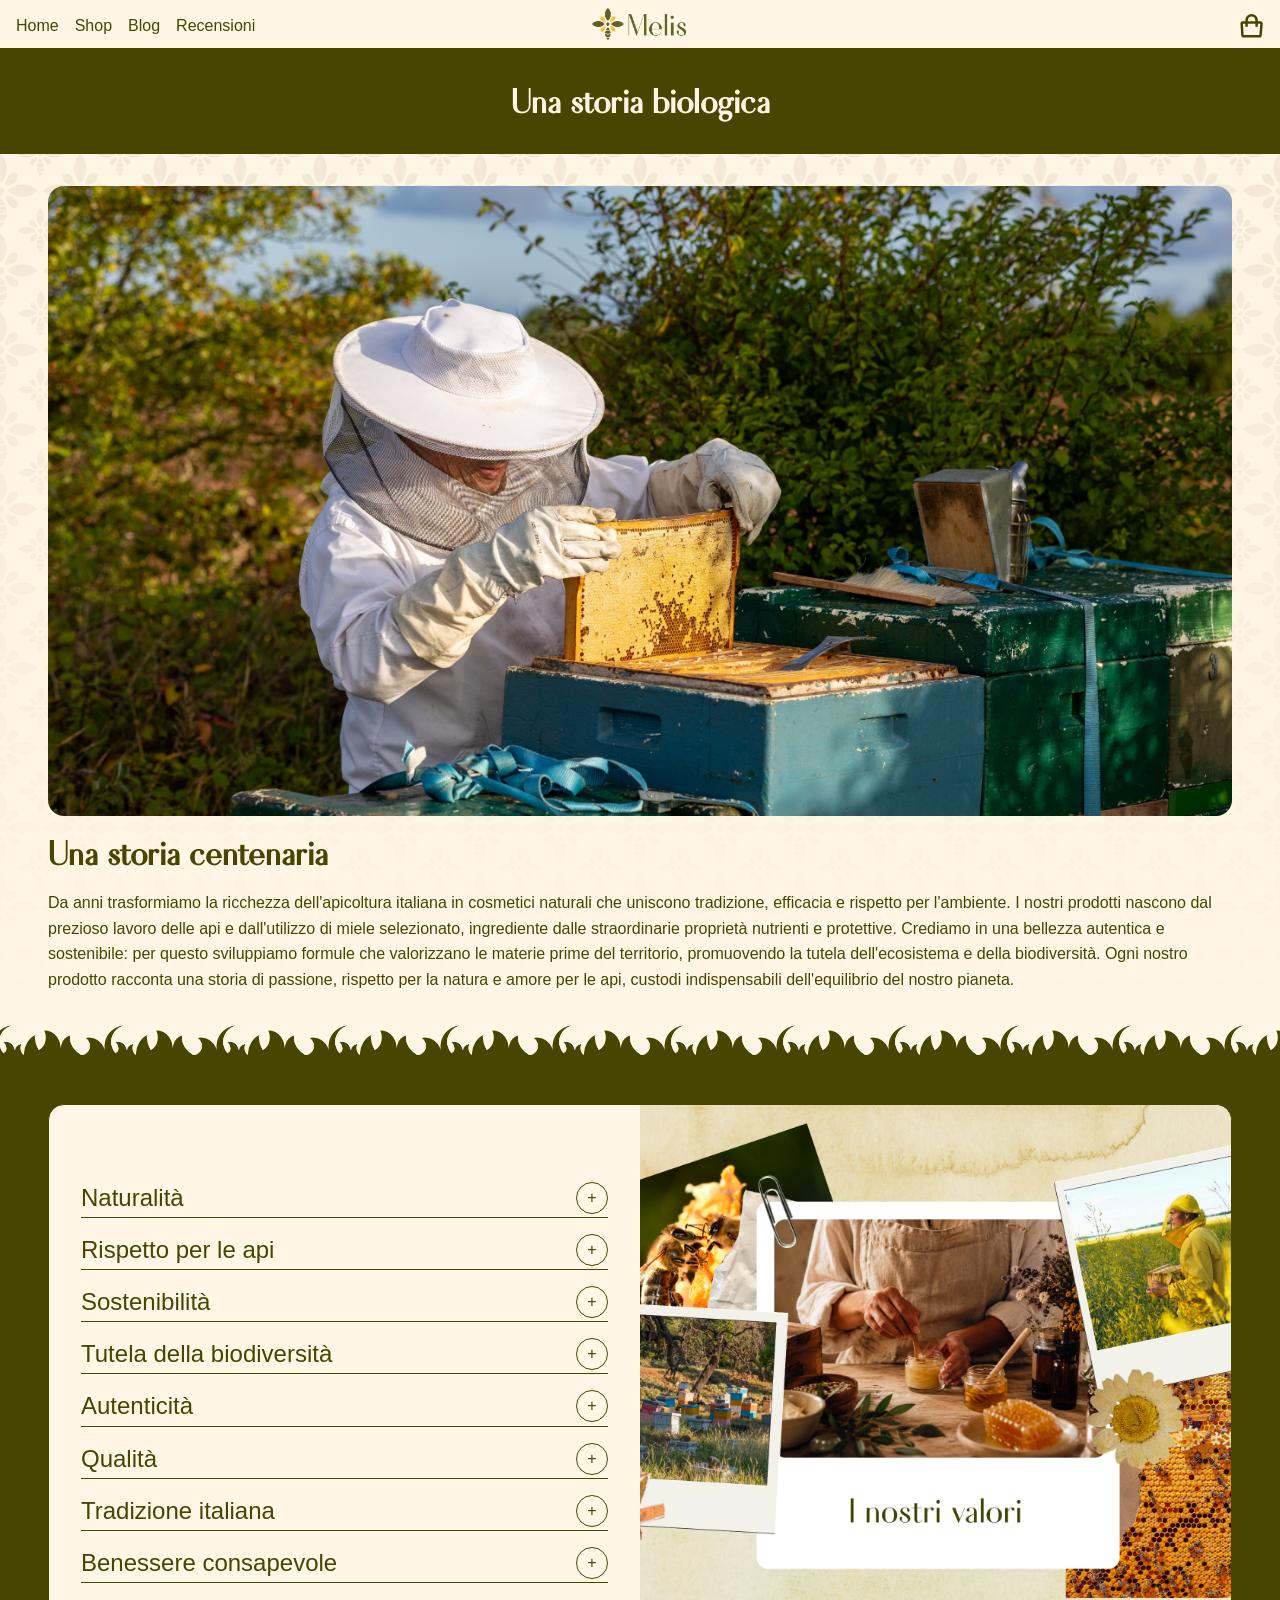
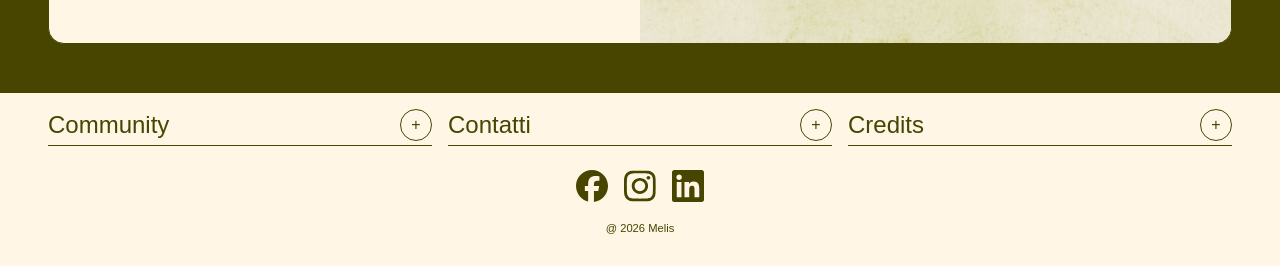
==== aboutus.html @ dd33ce5a "finito" ====
<!DOCTYPE html>
<html lang="it">
    <head>
        <meta charset="UTF-8">
        <title>Melis</title>
        <meta name="description" content="Melis è un e-shop di prodotti per la pelle a base di cera d'api: creme idratanti, balsami labbra, scrub e molto altro. I nostri prodotti sono formulati per nutrire e proteggere la pelle, lasciandola morbida, luminosa e sana. Scegli Melis per una skincare naturale e efficace!">
        <meta name="viewport" content="width=device-width, initial-scale=1.0">
        <link rel="icon" type="picture/x-icon" href="./favicon.ico">
        <link rel="stylesheet" href="./css/style.css">
        <link rel="stylesheet" href="./css/aboutus.css">
    </head>
    <body>
        
        <!-- Navbar -->
        
        <div class="topBar" id="navbar">
            <div class="opzioni">
                <a href="./index.html">Home</a>
                <a href="./shop.html">Shop</a>
                <a href="./blog.html">Blog</a>
                <a href="./recensioni.html">Recensioni</a>
            </div>
            <div id="menuIcon">
                <img src="../resources/iconSet/menu.svg" alt="Menu" class="menuIcon icon">
            </div>

            <div>
                <picture class="logo">
                    <source 
                        media="(max-width: 600px)"
                        srcset="./resources/imgs/logo/shortLogo.png" alt="Melis">
                    <img src="./resources/imgs/logo/fullLogo.png" alt="Melis" class="logo">
                </picture>
            </div>
            
            <div class="alignEnd">
                <img src="resources/iconSet/shop.svg" alt="Negozio" class="icon"  id="apriCarrello">
            </div>
        </div>
        <div class="sfondoNeroShop" id="sfondoNeroShop"></div>
        <div class="mobileDevicesBar" id="mobileNav">
            <div class="mobileNavHeader">
                <img src="./resources/imgs/logo/fullLogo.png">
                <button id="navCLose">+</button>
            </div>
            <div class="containerLink" id="links"> 
                <a href="./index.html">
                    Home
                </a>
                <a href="./shop.html">
                    Shop
                </a>
                <a href="./blog.html">
                    Blog dell'alveare
                </a>
                <a href="./recensioni.html">
                    Recensioni
                </a>
            </div>
            <div class="coda">
                @ 2026 Melis
            </div>
        </div>
        <!-- ShopBar -->
        <div class="sfondoNero" id="sfondoNero"></div>
        <div class="shopBar" id="shopBar">
            <div class="mobileNavHeader">
                <div id="headerBar">
                    Nome prodotto
                </div>
                <button id="shopClose" onclick="closeShop()">+</button>
            </div>
            <div class="productPreview" id="productPreview">
                <img src="./resources/imgs/generali/Apicoltore.jpg" class="productImagePreview" id="previewImage">
                <p class="prodDescription" id="prodDesc">Protezione e comfort in un gesto semplice. Uno stick pratico e naturale che aiuta a mantenere le labbra morbide e protette dagli agenti esterni.</p>
                <p class="ingChiave">Ingredienti chiave</p>
                <ul class="listaIngredienti" id="listaIng">
                </ul>
                <button class="buyProduct" id="pulsanteAcquista"><p>Acquista</p></button>
            </div>
            <div class="carrello" id="carrello">

            </div>
        </div>
        
        <!-- Contenuto Pagina -->
        
        <h1 class="titoloPagina toFade">Una storia biologica</h1>
        <div class="alignCenter">
            <div class="pattern fullWidth alignCenter">
                <div class="box_aboutus">
                    <div class="foto_aboutus toFade delay1">
                        <img src="./resources/imgs/generali/Apicoltore.jpg" alt="Apicoltore">
                    </div>
                    <h2 class="secondTitle toFade delay2">Una storia centenaria</h2>
                    <p class="toFade delay2">
                        Da anni trasformiamo la ricchezza dell'apicoltura italiana in cosmetici naturali che uniscono tradizione, efficacia e rispetto per l'ambiente. I nostri prodotti nascono dal prezioso lavoro delle api e dall'utilizzo
                        di miele selezionato, ingrediente dalle straordinarie proprietà nutrienti e protettive.
                        Crediamo in una bellezza autentica e sostenibile: 
                        per questo sviluppiamo formule che valorizzano 
                        le materie prime del territorio, promuovendo la tutela dell'ecosistema e della biodiversità. Ogni nostro prodotto racconta una storia di passione, rispetto
                        per la natura e amore per le api, custodi indispensabili dell'equilibrio del nostro pianeta.
                    </p>
                </div>
            </div>
        <!--Lista valori del brand-->
        
        <div class="sfondo_valori greenSection alignCenter toFade">
            
            <div class="box_valori"> 
                <img src="./resources/imgs/generali/CollageScritta.png" alt="Collage">
                <div class="paddingValori">
                    <div class="fold toFade">
                    <div class="containerTitoloFold">
                        <h1 class="titolo">
                            Naturalità
                        </h1>
                        <button class="pusanteFold">
                            +
                        </button>
                    </div>

                    <div class="contenutoFold">
                        <p>Selezioniamo ingredienti di origine naturale per creare cosmetici delicati, efficaci
                            e rispettosi della pelle.
                        </p>
                    </div>
                </div>
                <div class="fold toFade">
                    <div class="containerTitoloFold">
                        <h1 class="titolo">
                            Rispetto per le api
                        </h1>
                        <button class="pusanteFold">
                            +
                        </button>
                    </div>

                    <div class="contenutoFold">
                        <p>
                            Le api sono il cuore della nostra filosofia. 
                            Ci impegniamo a sostenere pratiche apistiche responsabili che ne tutelino il benessere 
                            e la sopravvivenza.
                        </p>
                    </div>
                </div>
                <div class="fold toFade">
                    <div class="containerTitoloFold">
                        <h1 class="titolo">
                            Sostenibilità
                        </h1>
                        <button class="pusanteFold">
                            +
                        </button>
                    </div>

                    <div class="contenutoFold">
                        <p>
                            Operiamo con attenzione all'ambiente, privilegiando processi e materiali che riducano il nostro 
                            impatto sul pianeta.
                        </p>
                    </div>
                </div>

                <div class="fold toFade">
                    <div class="containerTitoloFold">
                        <h1 class="titolo">
                            Tutela della biodiversità
                        </h1>
                        <button class="pusanteFold">
                            +
                        </button>
                    </div>

                    <div class="contenutoFold">
                        <p>
                            Crediamo che la ricchezza della natura 
                            sia un patrimonio da proteggere. Per questo sosteniamo la salvaguardia degli ecosistemi 
                            e degli impollinatori.
                        </p>
                    </div>
                </div>
            
                <div class="fold toFade">
                    <div class="containerTitoloFold">
                        <h1 class="titolo">
                            Autenticità
                        </h1>
                        <button class="pusanteFold">
                            +
                        </button>
                    </div>

                    <div class="contenutoFold">
                        <p>
                            Valorizziamo la tradizione, la trasparenza 
                            e il rapporto di fiducia con i nostri clienti, offrendo prodotti realizzati con passione e cura.
                        </p>
                    </div>
                </div>

                <div class="fold toFade">
                    <div class="containerTitoloFold">
                        <h1 class="titolo">
                            Qualità
                        </h1>
                        <button class="pusanteFold">
                            +
                        </button>
                    </div>

                    <div class="contenutoFold">
                        <p>
                            Ogni formulazione nasce dall'incontro 
                            tra esperienza, ricerca e materie prime selezionate, per garantire il massimo benessere alla pelle.
                        </p>
                    </div>
                </div>

                <div class="fold toFade">
                    <div class="containerTitoloFold">
                        <h1 class="titolo">
                            Tradizione italiana
                        </h1>
                        <button class="pusanteFold">
                            +
                        </button>
                    </div>

                    <div class="contenutoFold">
                        <p>
                            Le nostre radici affondano nella cultura dell'apicoltura italiana, una tradizione 
                            che ispira ogni nostro prodotto.
                        </p>
                    </div>
                </div>

                <div class="fold toFade">
                    <div class="containerTitoloFold">
                        <h1 class="titolo">
                            Benessere consapevole
                        </h1>
                        <button class="pusanteFold">
                            +
                        </button>
                    </div>

                    <div class="contenutoFold">
                        <p>
                            Promuoviamo una bellezza naturale 
                            che si prende cura della persona senza dimenticare il rispetto per la natura che ci circonda.
                        </p>
                    </div>
                </div>
                </div>

            </div>
        </div>
        </div>
        

        <!--Footer-->

        <div class="footer">
            <div class="contanitoreFolds">
                <div class="fold toFade">
                    <div class="containerTitoloFold">
                        <h1 class="titolo">
                            Community
                        </h1>
                        <button class="pusanteFold">
                            +
                        </button>
                    </div>

                    <div class="contenutoFold">
                        <a href="./recensioni.html">
                            Risultati concreti
                        </a>
                        <a href="./blog.html">
                            Consigli dall’alveare
                        </a>
                    </div>
                </div>
                <div class="fold toFade delay1">
                    <div class="containerTitoloFold">
                        <h1 class="titolo">
                            Contatti
                        </h1>
                        <button class="pusanteFold">
                            +
                        </button>
                    </div>

                    <div class="contenutoFold">
                        <p>
                            Via delle api, 6 20345
                        </p>
                        <p>
                            Mielandia (ML)
                        </p>
                    </div>
                </div>
                <div class="fold toFade delay2">
                    <div class="containerTitoloFold">
                        <h1 class="titolo">
                            Credits
                        </h1>
                        <button class="pusanteFold">
                            +
                        </button>
                    </div>

                    <div class="contenutoFold">
                        <a href="./credits.html">
                            Risorse utilizzare
                        </a>
                    </div>
                </div>
            </div>
            <div class="containerSocial toFade">
                <a href="https://www.facebook.com" target="_blank">
                    <img src="./resources/iconSet/Facebook.svg">
                </a>
                <a href="https://www.instagram.com" target="_blank">
                    <img src="./resources/iconSet/Instagram.svg">
                </a>
                <a href="https://www.linkedin.com" target="_blank">
                    <img src="./resources/iconSet/Linkedin.svg">
                </a>
            </div>
            <div class="alignCenterText toFade miniText">
                @ 2026 Melis
            </div>
        </div>
        <script src="./script.js"></script>
    </body>
</html>
---- css/style.css ----
:root {
    --accent-color: #FFC042;
    --text-color: #474500;
    --darker-text-color: #353300;
    --background-color: #FFF6E5;

    --gapCarosello: 1rem;
}

@font-face {
    font-family: 'Fiona';
    src: url(../resources/fonts/Fiona-Regular.otf);
    font-weight: normal;
    font-style: normal;
}

body {
    background-color: var(--background-color);
    color: var(--text-color);
    font-family: Arial, Helvetica, sans-serif;
    margin-top: 0;
    margin: 0 !important;
    padding: 0;
    min-width: 20rem;
    min-height: 100vh;
}

.section {
    display: flex;
    height: 93vh;
    align-items: center;
    justify-content: center;
}

.halfSection{
    display: flex;
    height: 45vh;
    align-items: center;
    justify-content: center;
}

.customSection{
    display: flex;
    align-items: center;
    justify-content: center;
}

.container {
    width: 100%;
    height: 93%;
    max-width: 95rem;
    overflow: hidden;
    border-radius: .3rem;
    position: relative;
    transition: all .3s ease;
    display: flex;
    flex-direction: column;
}

/* -----------
utilità generali
----------- */
* {
    box-sizing: border-box;
}

.alignCenterText{
    display: flex;
    justify-content: center;
    align-items: start;
    text-align: center;
}

.alignCenter {
    display: flex;
    flex-direction: column;
    align-items: center;
    justify-content: center;
}

.alignStart {
    display: flex;
    align-items: center;
    justify-content: flex-start;
}

.mobileAlignLeft{
    text-align: left;
}

.alignEnd {
    display: flex;
    align-items: center;
    justify-content: flex-end;
}

.pattern{
    background-image: linear-gradient(rgba(255,246,229,0.4), rgba(255,246,229,1)), url('../resources/patterns/logo.png');
    background-size: 10rem;
    background-repeat: repeat;
    background-blend-mode: normal;
}

.greenSection{
    background-color: var(--text-color);
    color: var(--background-color);
}

.greenSection::before{
    content: '';
    position: absolute;
    right: 0;
    width: 100%;
    height: 1.9rem;
    background-image: url('../resources/patterns/separatoreV2.png');
    background-position: center;
    background-size: 7rem;
    background-repeat: repeat-x;
    transition: 0.3s ease;
}

.darkerGreenSection{
    background-color: var(--darker-text-color);
    color: var(--background-color);
}

.sectionPadding{
    padding: .5rem;
}

.whiteText{
    color: var(--background-color);
}

.toFade {
    opacity: 0;
}

.slideUpFade{
    opacity: 0;
    animation: slideUpFade 1.2s ease forwards;
}

.delay1{
    animation-delay: .1s;
}
.delay2{
    animation-delay: .2s;
}

.underlined{
    color: inherit;
    text-decoration: underline;
}

.underlined:hover{
    filter: brightness(0.8);
}

.margin1{
    margin-top: 1.5rem;
    margin-bottom: 1.5rem;
}

.maginBottom{
    margin-bottom: 3rem;
}

.noBefore::before{
    visibility: hidden;
}

/* -----------
stili riguardanti la barra superiore 
----------- */

.topBar {
    z-index: 100;
    background-color: var(--background-color);
    height: 3rem;
    padding: 0.5em 1em;
    border-bottom: 1px solid transparent;   
    width: 100%;
    position: sticky;
    top: 0;

    display: grid;
    grid-template-columns: 1fr auto 1fr;
    align-items: center;

    transition: border-color 0.3s ease,
                box-shadow 0.3s ease;
}

.topBar.scrolled {
    border-bottom-width: 0.1rem;
    border-bottom-color: var(--accent-color);
    box-shadow: 0 1px 8px rgba(0, 0, 0, 0.04);
}

.opzioni {
    display: none ;
    gap: 0.5em;
}

.opzioni a {
    text-decoration: none;
    color: inherit;
    font-family:Arial, Helvetica, sans-serif;
    font-weight: 500;
    transition: 0.3s ease;
    position: relative;
}

/* uso una pseudo classe per creare una linea sotto inizialmente a lunghezza 0 e quando
l'utente va in 'hover' (ci passa sopra con il mouse) la linea si allunga fino a tutta la parola */
.opzioni a::before {
    content: '';
    position: absolute;
    bottom: -.2rem;
    right: 0;
    width: 0;
    height: .1rem;
    background-color: var(--accent-color);
    transition: 0.3s ease;
}
.opzioni a:hover {
    color: var(--accent-color);
}
.opzioni a:hover::before {
    width: 100%;
    right: auto;
}

.menuIcon {
    animation: pupUp .4s ease;
}

.icon {
    display: block;
    cursor: pointer;
    width: 1.5rem;
    height: 1.5rem;
    transition: 0.3s ease;
}

.icon:hover {
    filter: brightness(0.8);
    scale: 1.1;
    rotate: 5deg;
}

.logo{
    height: 2rem;
}

/* -----------
Stili Footer
----------- */

.footer{
    width: 100%;
    border-top: .1rem solid var(--text-color);
}
.fold{
    width: 100%;
    border-bottom:.1rem solid var(--text-color);
    margin-top: 1rem;
    padding-bottom: .2rem;
    height: fit-content;
}

.containerTitoloFold{
    display:flex;
    gap: .5rem;
    justify-content:space-between;
    align-items:center;
    cursor:pointer;
}

.titolo{
    font-family: Arial, Helvetica, sans-serif;
    font-size:1.5rem;
    font-weight: lighter;
    margin:0;
}

.pusanteFold{
    min-width:2rem;
    width:2rem;
    aspect-ratio: 1/1;
    border-radius:50rem;
    border:.1rem solid var(--text-color);
    background:none;
    color:var(--text-color);
    font-size:1rem;
    display:flex;
    justify-content:center;
    align-items:center;
    cursor:pointer;
    transition: all .3s ease;
}

.contenutoFold{
    max-height:0;
    overflow:hidden;
    transition:all .3s ease;
}

.contenutoFold a{
    display:block;
    color:var(--text-color);
    margin:0.5rem 0;
    text-decoration:underline;
}

.contenutoFold p{
    margin: 0.5rem 0;
}

.fold.open .contenutoFold{
    max-height:20rem;
    overflow: scroll;
}

.fold.open .pusanteFold{
    transform:rotate(180deg);
}

.contanitoreFolds{
    padding-left: 3rem;
    padding-right: 3rem;
    display: flex;
    flex-direction: column;
    padding-bottom: .5rem;
}

.containerSocial{
    width: 100%;
    display: flex;
    flex-direction: row;
    justify-content: center;
    align-content: center;
    gap: 1rem;
    padding: 1rem;
}

.containerSocial img{
    width: 2rem;
    aspect-ratio: 1/1;
}

.containerSocial:hover {
    filter: brightness(.6rem);
}

.miniText{
    font-size: .7rem;
    padding-bottom: 2rem;
}

.shopBar{
    width: 100%;
    position: fixed;
    right: -100vw;
    background-color: var(--background-color);
    display: flex;
    flex-direction: column;
    height: 100vh;
    top:0;
    transition: width .5s ease, right .5s ease, visibility 1s ease, box-shadow .5s ease;
    z-index: 102;
    padding: 1.5rem;
    visibility: hidden;
    box-shadow: 0 0 0 0 var(--text-color);
}

.shopBar.active{
    visibility: visible;
    right: 0;
    box-shadow: -4rem 0 0 4rem var(--text-color);
}

.mobileNavHeader div{
    display: flex;
    justify-content: center;
    font-size: 1.5rem;
    align-items: center;
}

.sfondoNeroShop{
    width: 100vw;
    height: 100vh;
    background-color: rgba(0, 0, 0, 0.267);
    z-index: 101;
    position: fixed;
    top: 0;
    visibility: hidden;
    opacity: 0;
    transition: opacity .3s ease;
}

.sfondoNeroShop.active{
    visibility: visible;
    opacity: 1;
}

.sfondoNero{
    width: 100vw;
    height: 100vh;
    background-color: rgba(0, 0, 0, 0.267);
    z-index: 101;
    position: fixed;
    top: 0;
    visibility: hidden;
    opacity: 0;
    transition: opacity .3s ease;
}

.sfondoNero.active{
    visibility: visible;
    opacity: 1;
}

.mobileDevicesBar{
    width: 100%;
    position: fixed;
    left: -100vw;
    background-color: var(--background-color);
    display: flex;
    flex-direction: column;
    height: 100vh;
    top:0;
    transition: left .5s ease, visibility 1s ease, box-shadow .5s ease;
    z-index: 102;
    padding: 1.5rem;
    visibility: hidden;
    box-shadow: 0 0 0 0 var(--text-color);
}

.mobileDevicesBar.active{
    visibility: visible;
    left: 0;
    box-shadow: 4rem 0 0 0 var(--text-color);
}

.mobileDevicesBar a{
    margin-top: .5rem;
    margin-bottom: .3rem;
    font-size: 2rem;
    position: relative;
    width: fit-content;
    text-decoration: none;
    color: var(--text-color);
    padding-bottom: .2rem;
    opacity: 0;
    transition: font-size .3s ease;
}

.containerLink.active a{
    animation: fadeLeft 1s ease forwards;
}

.containerLink.active  > *:nth-child(1) { animation-delay: .1s; }
.containerLink.active  > *:nth-child(2) { animation-delay: .3s; }
.containerLink.active  > *:nth-child(3) { animation-delay: .5s; }
.containerLink.active  > *:nth-child(4) { animation-delay: .7s; }
.containerLink.active  > *:nth-child(5) { animation-delay: .9s; }

.mobileDevicesBar a::before{
    content: "";
    position: absolute;
    left: auto;
    right: 0;
    bottom: 0;
    background-color: var(--text-color);
    height: .2rem;
    width: 0%;
    transition: all .3s ease;
}

.mobileDevicesBar a:hover::before{
    width: 100%;
    right: auto;
    left: 0;
}

.mobileNavHeader{
    display: flex;
    flex-direction: row;
    justify-content: space-between;
    margin-bottom: 1rem;
    padding-bottom: 1rem;
    border-bottom: .1rem solid var(--text-color);
}

.mobileNavHeader img{
    height: 2.5rem;
}

.mobileNavHeader button{
    background-color: transparent;
    border: solid .1rem var(--text-color);
    border-radius: 50rem;
    font-family: Arial, Helvetica, sans-serif;
    font-size: 1.5rem;
    height: 3rem;
    width: 3rem;
    display: flex;
    align-items: center;
    font-weight: lighter;
    justify-content: center;
    color: var(--text-color);
    transition: all .4s ease;
    rotate: 45deg;
}

.mobileNavHeader button:hover{
    rotate: calc(45deg * 3);
    font-size: 2rem;
}

.coda{
    position: absolute;
    bottom: 0;
    width: calc(100% - 4rem);
    left: 0;
    padding-bottom: 1rem;
    padding-top: 1rem;
    margin-left: 2rem;
    margin-right: 2rem;
    display: flex;
    justify-content: center;
    border-top: .1rem var(--text-color) solid;
}

.containerLink{
    display: flex;
    flex-direction: column;
    justify-content: center;
    align-content: center;
    height: 85%;
}

.productPreview{
    position: relative;
    max-height: 90vh;
    overflow: scroll;
    display: flex;
    flex-direction: column;
    display: none;
}

.productPreview.active{
    display: block;
}

.productPreview img{
    object-fit: cover;
    width: 100%;
    aspect-ratio: 1/1;
    border-radius: 1rem;
}

.prodDescription{
    border-top: var(--text-color) solid .1rem;
    border-bottom: .1rem var(--text-color) solid;
    margin-top: 1rem;
    padding-top: 1rem;
    padding-bottom: 1rem;
    margin-bottom: 0;
}

.ingChiave{
    font-weight: bold;
    margin: 0;
    margin-top: 1rem;
}

.listaIngredienti{
    margin-top: .5rem;
}

.buyProduct{
    width: 100%;
    background-color: var(--accent-color);
    color: var(--text-color);
    border-radius: 50rem;
    border: none;
    min-height: 3rem;
    position: sticky;
    bottom: 0;
    left: 0;
    overflow: hidden;
}

.buyProduct::before {
    content: '';
    position: absolute;
    top: 0;
    left: 0;
    width: 100%;
    height: 100%;
    border-radius: 3rem;
    background-color: var(--text-color);
    transform: translateX(-100%);
    transition: transform 0.3s ease;
}

.buyProduct p{
    margin: 0;
}

.buyProduct:active{
    animation: shopPop .2s ease;
}

.buyProduct:hover::before {
    transform: translateX(0);
}

.buyProduct:hover p {
    filter: brightness(9) hue-rotate(20deg);
}

.carrello{
    position: relative;
    max-height: 90vh;
    height: 90vh;
    overflow: scroll;
    display: flex;
    flex-direction: column;
    display: none;
    gap: 1rem;
}

.carrello.active{
    display: flex;
}
.wrapperCarrello{
    display: flex;
    border: solid var(--text-color) .1rem;
}

.carrello div{
    display: flex;
    background-color: white;
    color: var(--text-color);
    width: 100%;
    border-radius: 1rem;
    gap: 1rem;
    font-size: 1rem;
    flex-direction: column;
    align-items: center;
    transition: font-size .3s ease;
}


.imgProductCarrello{
    width: 100%;
    transform: all .3s ease;
    object-fit: cover;
    border-radius: 1rem 1rem 0 0;
    height: 100%;
}

.descrizioneProdotti{
    padding-left: 1rem;
    padding-right: 1rem;
    display: flex;
    gap: 0.5rem !important;
    align-items: start;
    flex-wrap: wrap;
    justify-content: center;
    align-content: flex-start;
    height: fit-content !important;
    align-items: flex-start !important;
    background: transparent !important;
}

.descrizioneProdotti p{
    margin: 0;
}

.quantitaProd{
    font-size: .8rem;
    opacity: .8;
    align-self: normal;
}

.rimuoviProd{
    width: 3rem;
    aspect-ratio: 1/1;
    font-size: 1rem;
    background-color: transparent;
    border: .1rem var(--text-color) solid;
    border-radius: 50rem;
    display: flex;    
    align-items: center;
    justify-content: center;
}

.btnContainer{
    display: flex;
    flex-direction: row !important;
    width: fit-content !important;
    padding-bottom: 1rem;
    height: fit-content !important;
}

.placeholderDiv{
    background-color: transparent !important;
    position: absolute;
    top: 50%;
    left: 50%;
    transform: translate(-50%, -50%);
    color: var(--text-color);
}

/* -----------
Animazioni
----------- */

@keyframes shopPop{
    0% {
        rotate: 0;
    }

    50%{
        rotate: .5deg;
    }

    100%{
        rotate: 0;
    }
}

@keyframes slideUpFade {
    from {
        opacity: 0;
        transform: translateY(1rem);
    }
    to {
        opacity: 1;
        transform: translateY(0);
    }
}

@keyframes fadeLeft {
    from {
        opacity: 0;
        transform: translatex(-1rem);
    }
    to {
        opacity: 1;
        transform: translateY(0);
    }
}

@keyframes pupUp {
    from {
        opacity: 0;
        transform: scale(0.5);
        rotate: 45deg;
    }
    to {
        opacity: 1;
        transform: scale(1);
        rotate: 0deg;
    }
}


/*
    Dispoditivi tablet
*/
@media (min-width: 768px) {
    
    .btnContainer{
        margin-left: 0;
        padding-bottom: 0;
    }

    .carrello div{
        height: 10rem;
        padding-right: 1rem;
    }

    .wrapperCarrello{
        display: flex;
        flex-direction: row !important;
    }

    .imgProductCarrello{
        width: 45%;
        transform: all .3s ease;
        object-fit: cover;
        border-radius: 1rem 0 0 1rem;
        height: 100%;
    }

    .carrello div{
        font-size: 1.25rem;
    }

    .container{
        border-radius: 1rem;
    }

    .mobileAlignLeft{
        text-align: inherit;
    }
    
    .mobileDevicesBar{
        width: 70%;
    }

    .mobileDevicesBar a{
        font-size: 4rem;
    }
    
    .shopBar{
        width: 70%;
    }
    .descrizioneProdotti{
        padding-top: 2rem;
        padding-bottom: 2rem;
        padding-left: 0;
        padding-right: 0;
        flex-wrap: nowrap;
        flex: 1 1 auto;
        width: 100%;
        height: 100%;
        
    }
}

/*
    Dispositivi desktop
*/
@media (min-width: 1024px) {

    .contanitoreFolds{
        flex-direction: row;
        gap: 1rem;
    }
    .menuIcon {
        display: none;
    }

    .opzioni {
        display: flex;
        gap: 1rem;
    }

    .mobileDevicesBar.active{
        display: none;
    }

    .sfondoNero.active{
        display: none;
    }

    /* la sintassi '> *' significa che lo stile viene applicato a tutti i figli diretti di .opzioni */
    .opzioni > * { 
        opacity: 0;
        transform: translateY(1rem);
        animation: slideUpFade .4s ease forwards;
    }

    .shopBar{
        width: 50%;
        max-width: 40rem;
    }

    /* va a rallentare per singolo figlio l'animazione per un effetto di cascata */
    .opzioni > *:nth-child(1) { animation-delay: .1s; }
    .opzioni > *:nth-child(2) { animation-delay: .2s; }
    .opzioni > *:nth-child(3) { animation-delay: .3s; }
    .opzioni > *:nth-child(4) { animation-delay: .4s; }
    .opzioni > *:nth-child(5) { animation-delay: .5s; }

    .topBar{
        grid-template-columns: 1fr auto auto 1fr;
    }
}
---- css/aboutus.css ----
/* -----------------
Stile pagina about us 
-------------------*/


.box_aboutus{
    width: calc(100% - 4rem);
    margin-left: 2rem;
    margin-right: 2rem;
    padding-top: 2rem;
    max-width: 95rem;
    transition: padding .3s ease;
}

.titoloPagina {
    font-family: 'Fiona', Arial, Helvetica, sans-serif;
    text-align: justify;
    padding: 1em 1em;
    margin-top: 0;
    margin-bottom: 0;
    display: flex;
    justify-content: center;
    color: var(--background-color);
    background-color: var(--text-color);
}

.foto_aboutus {
    height: 70vh;
    display: flex;
    justify-content: center;
    margin-bottom: 0;
    transition: all .3s ease;
}

.secondTitle{
    font-family: 'Fiona', Arial, Helvetica, sans-serif;
    font-size: 2rem;
    margin: 0;
    margin-top: 1rem;
}

.fullWidth{
    width: 100%;
}

.foto_aboutus img{
    width: 100%;
    border-radius: 1rem;
    display: flex;
    object-fit: cover;
    transition: all .3s ease;
}

.box_aboutus h1 {
    font-family: 'Fiona', Arial, Helvetica, sans-serif;
    text-align: left;
    padding-top: .5rem;
    padding-bottom: 0;
    margin-bottom: 0;
    display: flex;
    justify-content: left;
}

.box_aboutus p {
    font-family: Arial, Helvetica, sans-serif;
    padding-top: 1rem;
    justify-content: center;
    line-height: 1.6;
    margin: 0;
    margin-bottom: 2rem;
}

.foto_collage {
    position: relative;
}

.foto_collage img {
    width: 100%;
    display: flex;
    object-fit: cover;
    margin-top: 2rem;
    margin-bottom: 0;
    z-index: 1;

}

.foto_collage h1 {
    font-family: 'Fiona', Arial, Helvetica, sans-serif;
    position: absolute;
    left: 50%;
    bottom: 13%;
    transform: translateX(-50%);
    font-size: 530%;
    z-index: 2;
}

/* Lista dei valori del brand */

.sfondo_valori {
    width: 100%;
    position: relative;
    padding: 3rem;
    padding-left: 2rem;
    padding-right: 2rem;
    background-color: var(--text-color);
    color: var(--text-color);
}

.sfondo_valori::before{
    top: 0;
}

.paddingValori{
    padding:2rem;
}

.box_valori {
    display: flex;
    flex-direction: column;
    padding-bottom: 3rem;
    background-color: var(--background-color);
    border: .1rem solid var(--text-color);
    border-radius: 1rem;
    max-width: 95rem;
    width: 100%;
    margin-top: 2rem;
}

.box_valori h1 {
    font-family: Arial, Helvetica, sans-serif;
    font-size: 1.5rem;
}

.pulsanteFold {
    flex: 0 0 50px;
}

.box_valori img{
    border-radius: 1rem 1rem 0 0;
    max-height: 50rem;
    object-fit: cover;
}

/* Tablet */
@media (min-width: 768px) {

    .paddingValori {
        padding: 2rem;
        display: flex;
        flex-direction: column;
        justify-content: center;
    }

    .box_aboutus{
        width: calc(100% - 6rem);
        margin-left: 3rem;
        margin-right: 3rem;
    }

    .foto_collage h1 {
        font-family: 'Fiona', Arial, Helvetica, sans-serif;
        position: absolute;
        left: 50%;
        bottom: 13%;
        transform: translateX(-50%);
        font-size: 150%;
        z-index: 2;
    }

    .sfondo_valori {
        padding-left: 3rem;
        padding-right: 3rem;
    }

    .box_valori{
        flex-direction: row-reverse;
        padding-bottom: 0;
        min-height: 60vh;
    }

    .box_valori img{
        width: 50%;
        border-radius: 0 1rem 1rem 0;
    }

    .box_valori img {
        max-height: none;
    }
}

/* Desktop */
@media (min-width: 1024px) {

    .foto_collage h1 {
        font-family: 'Fiona', Arial, Helvetica, sans-serif;
        position: absolute;
        left: 50%;
        bottom: 12%;
        transform: translateX(-50%);
        font-size: 200%;
        z-index: 2;
    }

    .foto_collage h1 {
        font-family: 'Fiona', Arial, Helvetica, sans-serif;
        position: absolute;
        left: 50%;
        bottom: 13%;
        transform: translateX(-50%);
        font-size: 320%;
        z-index: 2;
    }
}
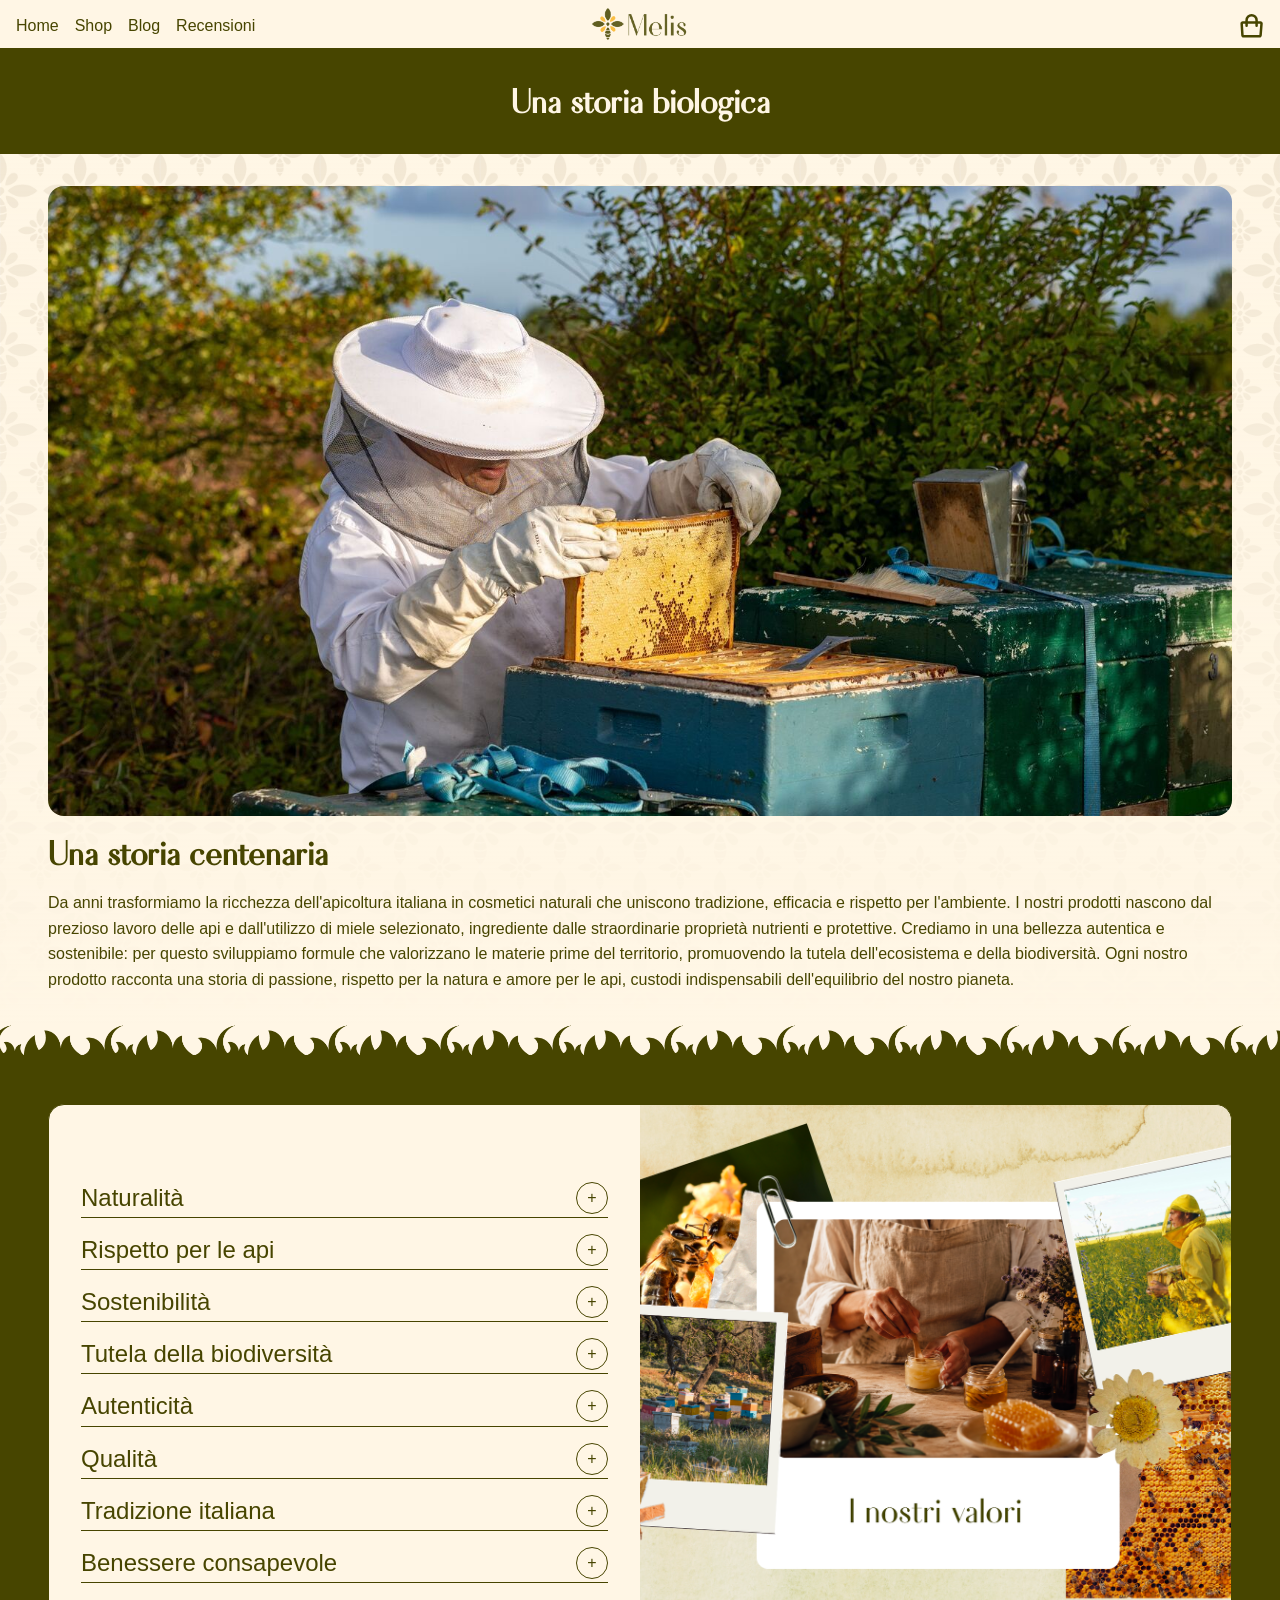
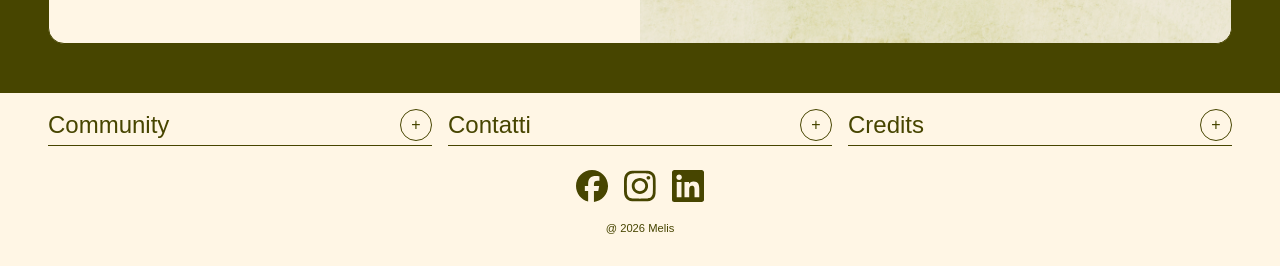
==== commit 7a57da00: "finnishh" ====
--- a/aboutus.html
+++ b/aboutus.html
@@ -21,7 +21,7 @@
                 <a href="./recensioni.html">Recensioni</a>
             </div>
             <div id="menuIcon">
-                <img src="../resources/iconSet/menu.svg" alt="Menu" class="menuIcon icon">
+                <img src="./resources/iconSet/menu.svg" alt="Menu" class="menuIcon icon">
             </div>
 
             <div>
